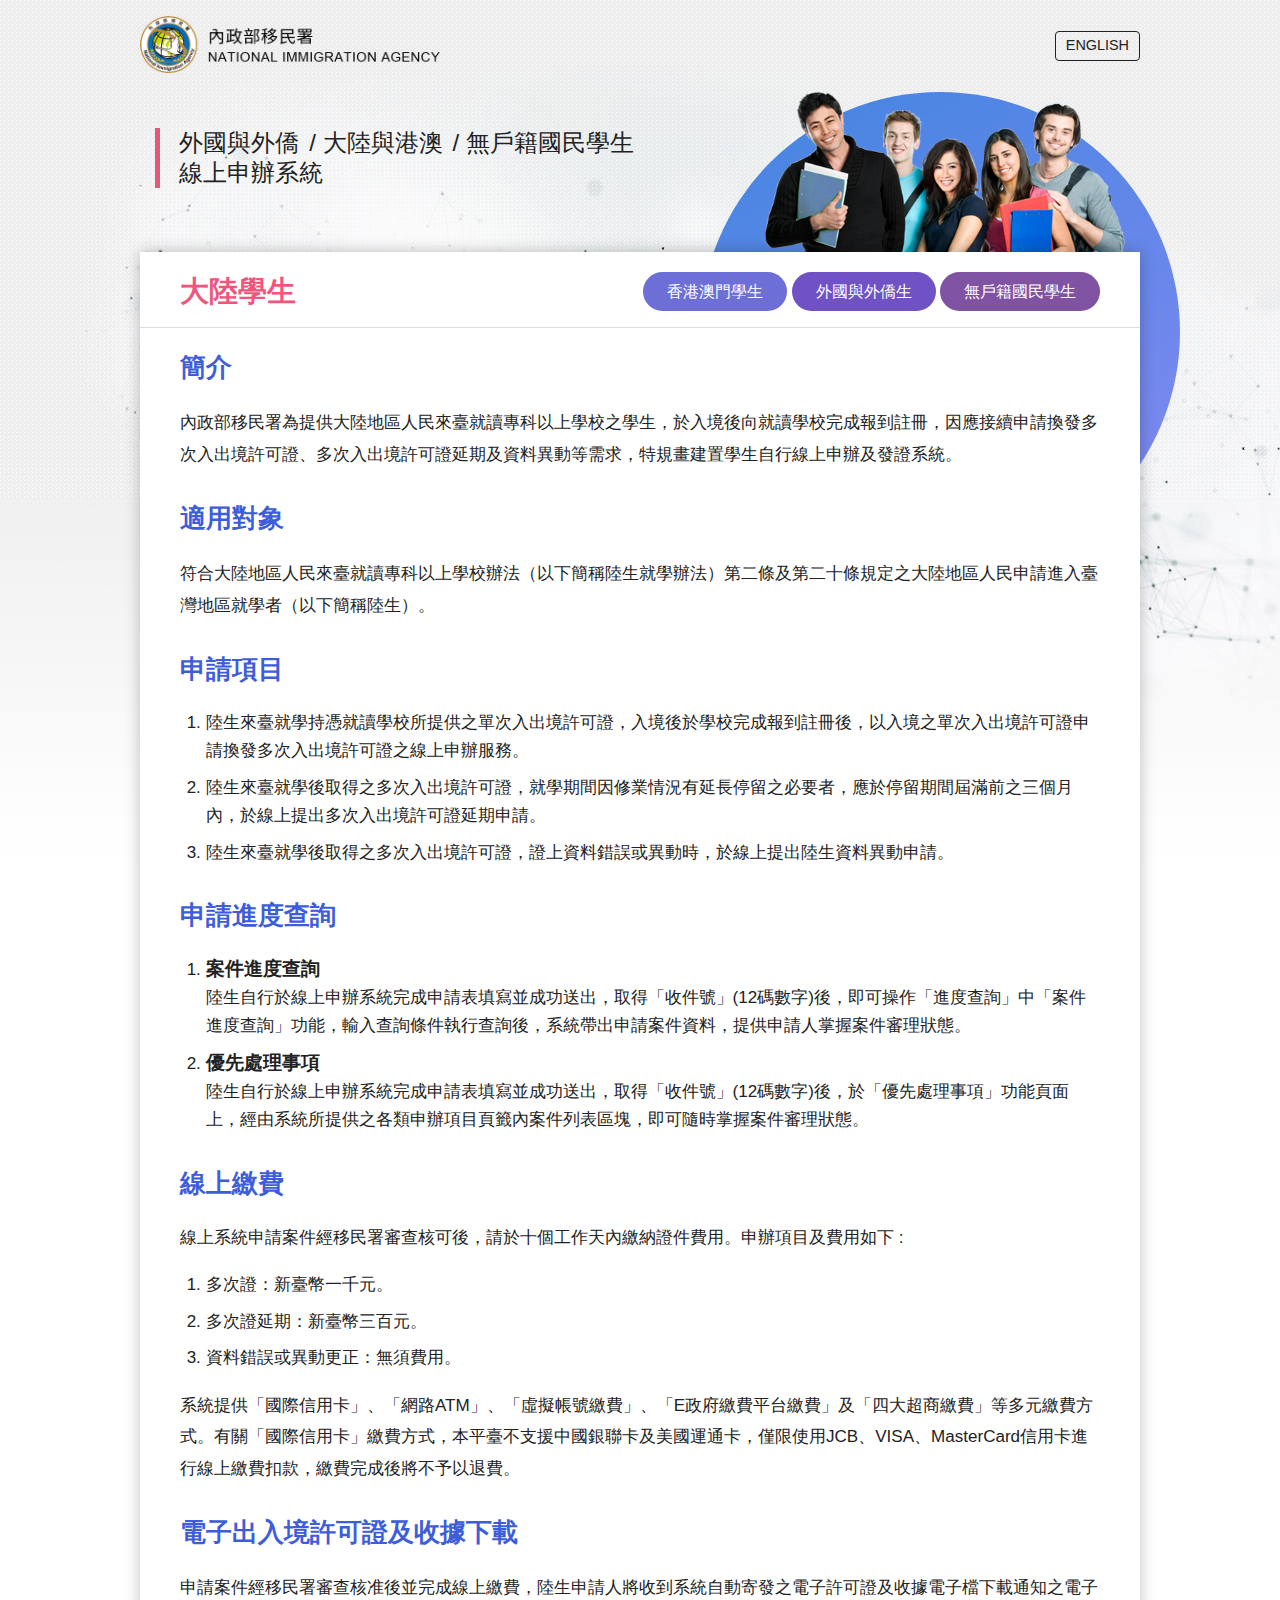
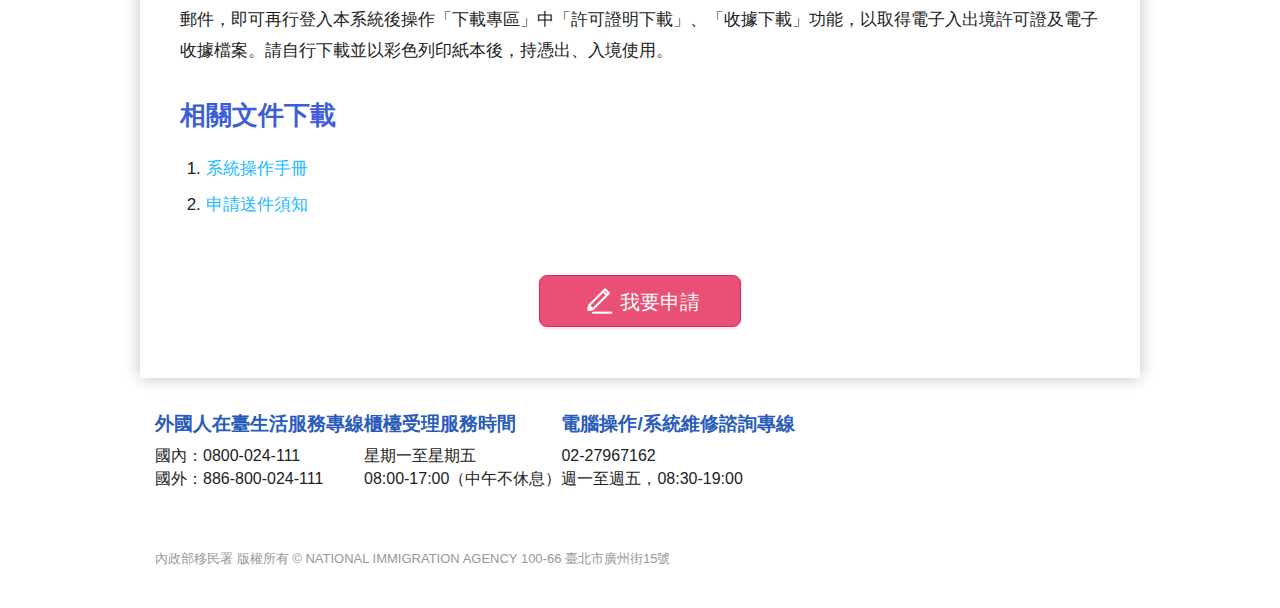
==== CP1.html @ f1fa097e "first commit" ====
<!doctype html>
<html lang="zh-Hant" class="no-js">

<head>
    <meta name="robots" content="noindex" />
    <!-- 使用 noindex 禁止 Google 搜尋建立索引，套版時請工程師刪掉這行 -->
    <meta charset="utf-8">
    <meta http-equiv="X-UA-Compatible" content="IE=edge">
    <meta name="viewport" content="width=device-width, initial-scale=1">
    <title>HyUI kit</title>
    <link type="image/ico" rel="icon" href="images/basic/favicon.png">
    <!--HTML5 Shim and Respond.js IE8 support of HTML5 elements and media queries [if lt IE 9]>
    <script src="js/html5shiv.js"></script>
    <script src="js/respond.min.js"></script>
    <![endif]-->
    <!-- hyUI css -->
    <link rel="stylesheet" href="css/hyui.css">
</head>

<body>
    <!-- wrapper Start -->
    <div class="wrapper">
        <!-- header Start -->
        <header class="header">
            <div class="container">
                <h1>
                    <a href="#"><img src="images/logo.png" alt="網站標題" /></a>
                </h1>
                <a href="#" class="lan">ENGLISH</a>
            </div>
        </header>
        <!-- header End -->
        <!-- main Start -->
        <div id="center" class="main innerpage">
            <section class="col-12 Hero">
                <div class="container">
                    <h2 class="Title">
                        <span>
                            <span>外國與外僑</span>
                            <span>大陸與港澳</span>
                            <span>無戶籍國民學生</span>
                        </span>
                        線上申辦系統
                    </h2>
                    <div class="Pic">
                        <img src="images/img-hero.png" alt="">
                    </div>
                </div>
            </section>
            <!-- 內頁新增一個classname-->
            <div class="container">
                <!-- 請注意：這裡需要套h1文章標題 -->
                <section class="Apply">
                    <div class="ID">
                        <a href="CP2.html" class="hkm">香港澳門學生</a>
                        <a href="CP3.html" class="foreign">外國與外僑生</a>
                        <a href="CP4.html" class="no-registration">無戶籍國民學生</a>
                    </div>

                    <h1 class="Title">大陸學生</h1>
                </section>
                <!-- CP Start -->
                <section class="cp">
                    <section>
                        <h3>簡介</h3>
                        <p>內政部移民署為提供大陸地區人民來臺就讀專科以上學校之學生，於入境後向就讀學校完成報到註冊，因應接續申請換發多次入出境許可證、多次入出境許可證延期及資料異動等需求，特規畫建置學生自行線上申辦及發證系統。</p>
                    </section>
                    <section>
                        <h3>適用對象</h3>
                        <p>符合大陸地區人民來臺就讀專科以上學校辦法（以下簡稱陸生就學辦法）第二條及第二十條規定之大陸地區人民申請進入臺灣地區就學者（以下簡稱陸生）。</p>
                    </section>
                    <section>
                        <h3>申請項目</h3>
                        <ol>
                            <li>陸生來臺就學持憑就讀學校所提供之單次入出境許可證，入境後於學校完成報到註冊後，以入境之單次入出境許可證申請換發多次入出境許可證之線上申辦服務。</li>
                            <li>陸生來臺就學後取得之多次入出境許可證，就學期間因修業情況有延長停留之必要者，應於停留期間屆滿前之三個月內，於線上提出多次入出境許可證延期申請。</li>
                            <li>陸生來臺就學後取得之多次入出境許可證，證上資料錯誤或異動時，於線上提出陸生資料異動申請。</li>
                        </ol>
                    </section>
                    <section>
                        <h3>申請進度查詢</h3>
                        <ol>
                            <li><strong>案件進度查詢</strong><br>
                                陸生自行於線上申辦系統完成申請表填寫並成功送出，取得「收件號」(12碼數字)後，即可操作「進度查詢」中「案件進度查詢」功能，輸入查詢條件執行查詢後，系統帶出申請案件資料，提供申請人掌握案件審理狀態。
                            </li>
                            <li><strong>優先處理事項</strong><br>
                                陸生自行於線上申辦系統完成申請表填寫並成功送出，取得「收件號」(12碼數字)後，於「優先處理事項」功能頁面上，經由系統所提供之各類申辦項目頁籤內案件列表區塊，即可隨時掌握案件審理狀態。
                            </li>
                        </ol>
                    </section>
                    <section>
                        <h3>線上繳費</h3>
                        <p>線上系統申請案件經移民署審查核可後，請於十個工作天內繳納證件費用。申辦項目及費用如下 : </p>
                        <ol>
                            <li>多次證：新臺幣一千元。</li>
                            <li>多次證延期：新臺幣三百元。</li>
                            <li>資料錯誤或異動更正：無須費用。</li>
                        </ol>
                        <p>系統提供「國際信用卡」、「網路ATM」、「虛擬帳號繳費」、「E政府繳費平台繳費」及「四大超商繳費」等多元繳費方式。有關「國際信用卡」繳費方式，本平臺不支援中國銀聯卡及美國運通卡，僅限使用JCB、VISA、MasterCard信用卡進行線上繳費扣款，繳費完成後將不予以退費。</p>
                    </section>
                    <section>
                        <h3>電子出入境許可證及收據下載</h3>
                        <p>申請案件經移民署審查核准後並完成線上繳費，陸生申請人將收到系統自動寄發之電子許可證及收據電子檔下載通知之電子郵件，即可再行登入本系統後操作「下載專區」中「許可證明下載」、「收據下載」功能，以取得電子入出境許可證及電子收據檔案。請自行下載並以彩色列印紙本後，持憑出、入境使用。</p>
                    </section>
                    <section>
                        <h3>相關文件下載</h3>
                        <ol>
                            <li><a href="#">系統操作手冊</a></li>
                            <li><a href="#">申請送件須知</a></li>
                        </ol>
                    </section>
                </section>
                <!-- CP End -->
                <div class="btn_grp">
                    <a class="btn btn-go">我要申請</a>
                </div>
            </div>
            <section class="col-4-4-4 Info">
                <div class="container">
                    <div class="col">
                        <h3>外國人在臺生活服務專線</h3>
                        <p>國內：0800-024-111<br> 國外：886-800-024-111</p>  
                    </div>
                    <div class="col">
                        <h3>櫃檯受理服務時間</h3>
                        <p>星期一至星期五<br>08:00-17:00（中午不休息）</p>  
                    </div>
                    <div class="col">
                        <h3>電腦操作/系統維修諮詢專線</h3>
                        <p>02-27967162<br>週一至週五，08:30-19:00</p>  
                    </div>
                </div>
            </section>
        </div>
        <!-- footer Start-->
        <footer>
            <div class="container">
                <div class="footer_info">
                    <p class="Copyright">內政部移民署 版權所有 © NATIONAL IMMIGRATION AGENCY 100-66 臺北市廣州街15號</p>
                </div>
            </div>
        </footer>
        <!-- footer End -->
    </div>
    <a href="javascript:;" class="scrollToTop">回頁首</a>
    <!-- JQ -->
    <script src="js/jquery-3.3.1.min.js"></script>
    <!-- plugin js -->
    <script src="vendor/jquery.easing.min.js"></script>
    <!-- <script src="vendor/slick/slick.min.js "></script>
    <script src="vendor/slick/slick-lightbox.js "></script> -->
    <script src="vendor/lazyload/lazyload.min.js"></script>
    <!-- hyUI -->
    <!-- <script src="js/hyui.js"></script> -->
    <!-- 客製js -->
    <script src="js/customize.js"></script>
</body>

</html>
---- css/hyui.css ----
@charset "UTF-8";
html {
  font-family: sans-serif;
  -ms-text-size-adjust: 100%;
  -webkit-text-size-adjust: 100%;
}

body {
  margin: 0;
}

article,
aside,
details,
figcaption,
figure,
footer,
header,
hgroup,
main,
menu,
nav,
section,
summary {
  display: block;
}

audio,
canvas,
progress,
video {
  display: inline-block;
  vertical-align: baseline;
}

audio:not([controls]) {
  display: none;
  height: 0;
}

[hidden],
template {
  display: none;
}

a {
  background-color: transparent;
}

a:active, a:hover {
  outline: 0;
}

abbr[title] {
  border-bottom: 1px dotted;
}

b,
strong {
  font-weight: bold;
}

dfn {
  font-style: italic;
}

h1 {
  font-size: 2em;
  margin: 0.67em 0;
}

mark {
  background: #ff0;
  color: #000;
}

small {
  font-size: 80%;
}

sub,
sup {
  font-size: 75%;
  line-height: 0;
  position: relative;
  vertical-align: baseline;
}

sup {
  top: -0.5em;
}

sub {
  bottom: -0.25em;
}

img {
  border: 0;
}

svg:not(:root) {
  overflow: hidden;
}

figure {
  margin: 1em 40px;
}

hr {
  box-sizing: content-box;
  height: 0;
}

pre {
  overflow: auto;
}

code,
kbd,
pre,
samp {
  font-family: monospace, monospace;
  font-size: 1em;
}

button,
input,
optgroup,
select,
textarea {
  color: inherit;
  font: inherit;
  margin: 0;
}

button {
  overflow: visible;
}

button,
select {
  text-transform: none;
}

button,
html input[type=button],
input[type=reset],
input[type=submit] {
  -webkit-appearance: button;
  cursor: pointer;
}

button[disabled],
html input[disabled] {
  cursor: default;
}

button::-moz-focus-inner,
input::-moz-focus-inner {
  border: 0;
  padding: 0;
}

input {
  line-height: normal;
}

input[type=checkbox],
input[type=radio] {
  box-sizing: border-box;
  padding: 0;
}

input[type=number]::-webkit-inner-spin-button,
input[type=number]::-webkit-outer-spin-button {
  height: auto;
}

input[type=search] {
  -webkit-appearance: textfield;
  box-sizing: content-box;
}

input[type=search]::-webkit-search-cancel-button,
input[type=search]::-webkit-search-decoration {
  -webkit-appearance: none;
}

fieldset {
  border: 1px solid #c0c0c0;
  margin: 0 2px;
  padding: 0.35em 0.625em 0.75em;
}

legend {
  border: 0;
  padding: 0;
}

textarea {
  overflow: auto;
}

optgroup {
  font-weight: bold;
}

table {
  border-collapse: collapse;
  border-spacing: 0;
}

td,
th {
  padding: 0;
}

.web_link, .file_download, div.tag, .cp .info, .header {
  clear: both;
  zoom: 1;
}
.web_link:before, .file_download:before, div.tag:before, .cp .info:before, .header:before, .web_link:after, .file_download:after, div.tag:after, .cp .info:after, .header:after {
  content: "";
  display: table;
}
.web_link:after, .file_download:after, div.tag:after, .cp .info:after, .header:after {
  clear: both;
}

/* @include transition(all,2s,ease-out); */
/*範例：*/
/* button{*/
/* 	@include opacity(0.8);*/
/* }*/
/*https://medium.com/@vilcins/usefull-sass-mixins-7a68c5491bda*/
/* Grid system*/
/*== Media queries breakpoints*/
/**/
/*## Define the breakpoints at which your layout will change, adapting to different screen sizes.*/
/* Extra small screen / phone*/
/*** Deprecated `$screen-xs` as of v3.0.1*/
/* $screen-xs:                  480px !default;*/
/*** Deprecated `$screen-xs-min` as of v3.2.0*/
/*** Deprecated `$screen-phone` as of v3.0.1*/
/* Small screen / tablet*/
/*** Deprecated `$screen-sm` as of v3.0.1*/
/* $screen-sm:                  768px !default;*/
/*** Deprecated `$screen-tablet` as of v3.0.1*/
/* Medium screen / desktop*/
/*** Deprecated `$screen-md` as of v3.0.1*/
/* $screen-md:                  992px !default;*/
/*** Deprecated `$screen-desktop` as of v3.0.1*/
/* Large screen / wide desktop*/
/*** Deprecated `$screen-lg` as of v3.0.1*/
/* $screen-lg:                  1400px !default;*/
/*** Deprecated `$screen-lg-desktop` as of v3.0.1*/
/* So media queries don't overlap when required, provide a maximum*/
/*== Grid system*/
/**/
/*## Define your custom responsive grid.*/
/*** Number of columns in the grid.*/
/* $grid-columns:              12 !default;*/
/*** Padding between columns. Gets divided in half for the left and right.*/
/* $grid-gutter-width:         30px !default;*/
/* Navbar collapse*/
/*** Point at which the navbar becomes uncollapsed.*/
/*** Point at which the navbar begins collapsing.*/
/*== Container sizes*/
/**/
/*## Define the maximum width of `.container` for different screen sizes.*/
/* Small screen / tablet*/
/*** For `$screen-sm-min` and up.*/
/* Medium screen / desktop*/
/*** For `$screen-md-min` and up.*/
/* Large screen / wide desktop*/
/*** For `$screen-lg-min` and up.*/
/* Centered container element*/
/* Creates a wrapper for a series of columns*/
/* Generate the extra small columns*/
/* Generate the small columns*/
/* Generate the medium columns*/
/* Generate the large columns*/
.row {
  margin-left: -15px;
  margin-right: -15px;
  clear: both;
  zoom: 1;
}
.row:before, .row:after {
  content: "";
  display: table;
}
.row:after {
  clear: both;
}
.row > div {
  box-sizing: border-box;
}

.container {
  position: relative;
  margin-right: auto;
  margin-left: auto;
  padding-left: 15px;
  padding-right: 15px;
  clear: both;
  zoom: 1;
}
.container:before, .container:after {
  content: "";
  display: table;
}
.container:after {
  clear: both;
}

.cp {
  font-size: 1.0666666em;
  line-height: 1.65em;
}
@media screen and (max-width: 575px) {
  .cp {
    font-size: 1.2em;
  }
}
.cp h1 {
  font-size: 2em;
}
.cp h2 {
  font-size: 1.75em;
  margin-bottom: 1.25em;
}
.cp h3 {
  font-size: 1.5em;
}
.cp h4 {
  font-size: 1.25em;
  margin-top: 0;
  margin-bottom: 1em;
}
.cp h5 {
  font-size: 1.125em;
  margin-top: 0;
  margin-bottom: 1em;
}
.cp h6 {
  font-size: 1.125em;
  margin-top: 0;
  margin-bottom: 1em;
}
.cp p {
  font-size: 1em;
  line-height: 1.85em;
  margin-top: 0;
}
.cp ul,
.cp ol {
  font-size: 1em;
  margin-bottom: 1em;
}
.cp ul li,
.cp ol li {
  margin-bottom: 0.5em;
}
.cp dd,
.cp th,
.cp td figure {
  font-size: 1em;
}
.cp blockquote {
  background: #f1f1f1;
  font-style: normal;
  display: block;
  font-size: 1em;
  border-left: 5px solid #21BAFF;
  padding: 2em;
  box-sizing: border-box;
  margin: 0 0em 2em;
}
.cp img {
  max-width: 100%;
}
@media screen and (max-width: 767px) {
  .cp img {
    max-width: 100%;
    width: auto;
    clear: both;
  }
}

body {
  font-size: 1em;
  font-weight: normal;
  color: #222;
  line-height: 1.45em;
  font-family: Lato, "PingFang TC", "Helvetica Neue", Helvetica, 微軟正黑體, Arial, sans-serif;
  -webkit-text-size-adjust: none;
}

a {
  color: #21BAFF;
  text-decoration: none;
}
a:hover, a:focus {
  color: #54caff;
  cursor: pointer;
}

.full .container {
  max-width: 100% !important;
}

.col-12 .container {
  position: relative;
  min-height: 1px;
  padding-left: 15px;
  padding-right: 15px;
  box-sizing: border-box;
}

.col-6-6 .col {
  float: left;
  width: 1;
}
@media (min-width: 768px) {
  .col-6-6 .col {
    float: left;
    width: 0.5;
  }
}
@media (min-width: 992px) {
  .col-6-6 .col {
    float: left;
    width: 0.5;
  }
}
@media (min-width: 1400px) {
  .col-6-6 .col {
    float: left;
    width: 0.5;
  }
}

.col-4-4-4 .col {
  float: left;
  width: 1;
}
@media (min-width: 768px) {
  .col-4-4-4 .col {
    float: left;
    width: 0.3333333333;
  }
}
@media (min-width: 992px) {
  .col-4-4-4 .col {
    float: left;
    width: 0.3333333333;
  }
}
@media (min-width: 1400px) {
  .col-4-4-4 .col {
    float: left;
    width: 0.3333333333;
  }
}

.col-3-3-3-3 .col {
  float: left;
  width: 1;
}
@media (min-width: 768px) {
  .col-3-3-3-3 .col {
    float: left;
    width: 0.5;
  }
}
@media (min-width: 992px) {
  .col-3-3-3-3 .col {
    float: left;
    width: 0.25;
  }
}
@media (min-width: 1400px) {
  .col-3-3-3-3 .col {
    float: left;
    width: 0.25;
  }
}

.col-8-4 .col {
  float: left;
  width: 1;
}
@media (min-width: 768px) {
  .col-8-4 .col {
    float: left;
    width: 0.6666666667;
  }
}
@media (min-width: 992px) {
  .col-8-4 .col {
    float: left;
    width: 0.6666666667;
  }
}
@media (min-width: 1400px) {
  .col-8-4 .col {
    float: left;
    width: 0.6666666667;
  }
}
.col-8-4 .col:nth-child(2n) {
  float: left;
  width: 1;
}
@media (min-width: 768px) {
  .col-8-4 .col:nth-child(2n) {
    float: left;
    width: 0.3333333333;
  }
}
@media (min-width: 992px) {
  .col-8-4 .col:nth-child(2n) {
    float: left;
    width: 0.3333333333;
  }
}
@media (min-width: 1400px) {
  .col-8-4 .col:nth-child(2n) {
    float: left;
    width: 0.3333333333;
  }
}

.col-4-8 .col {
  float: left;
  width: 1;
}
@media (min-width: 768px) {
  .col-4-8 .col {
    float: left;
    width: 0.3333333333;
  }
}
@media (min-width: 992px) {
  .col-4-8 .col {
    float: left;
    width: 0.3333333333;
  }
}
@media (min-width: 1400px) {
  .col-4-8 .col {
    float: left;
    width: 0.3333333333;
  }
}
.col-4-8 .col:nth-child(2n) {
  float: left;
  width: 1;
}
@media (min-width: 768px) {
  .col-4-8 .col:nth-child(2n) {
    float: left;
    width: 0.6666666667;
  }
}
@media (min-width: 992px) {
  .col-4-8 .col:nth-child(2n) {
    float: left;
    width: 0.6666666667;
  }
}
@media (min-width: 1400px) {
  .col-4-8 .col:nth-child(2n) {
    float: left;
    width: 0.6666666667;
  }
}

.col-2-2-2-2-2-2 .col {
  float: left;
  width: 0.5;
}
@media (min-width: 768px) {
  .col-2-2-2-2-2-2 .col {
    float: left;
    width: 0.1666666667;
  }
}
@media (min-width: 992px) {
  .col-2-2-2-2-2-2 .col {
    float: left;
    width: 0.1666666667;
  }
}
@media (min-width: 1400px) {
  .col-2-2-2-2-2-2 .col {
    float: left;
    width: 0.1666666667;
  }
}

.cssname .news {
  float: left;
  width: 1;
}
@media (min-width: 768px) {
  .cssname .news {
    float: left;
    width: 0.6666666667;
  }
}
@media (min-width: 992px) {
  .cssname .news {
    float: left;
    width: 0.6666666667;
  }
}
@media (min-width: 1400px) {
  .cssname .news {
    float: left;
    width: 0.6666666667;
  }
}
.cssname .video {
  float: left;
  width: 1;
}
@media (min-width: 768px) {
  .cssname .video {
    float: left;
    width: 0.3333333333;
  }
}
@media (min-width: 992px) {
  .cssname .video {
    float: left;
    width: 0.3333333333;
  }
}
@media (min-width: 1400px) {
  .cssname .video {
    float: left;
    width: 0.3333333333;
  }
}

.col-3-6-3 .col {
  float: left;
  width: 1;
}
@media (min-width: 768px) {
  .col-3-6-3 .col {
    float: left;
    width: 0.25;
  }
}
@media (min-width: 992px) {
  .col-3-6-3 .col {
    float: left;
    width: 0.25;
  }
}
@media (min-width: 1400px) {
  .col-3-6-3 .col {
    float: left;
    width: 0.25;
  }
}
.col-3-6-3 .col:nth-child(2) {
  float: left;
  width: 1;
}
@media (min-width: 768px) {
  .col-3-6-3 .col:nth-child(2) {
    float: left;
    width: 0.5;
  }
}
@media (min-width: 992px) {
  .col-3-6-3 .col:nth-child(2) {
    float: left;
    width: 0.5;
  }
}
@media (min-width: 1400px) {
  .col-3-6-3 .col:nth-child(2) {
    float: left;
    width: 0.5;
  }
}

.col-5 .col {
  float: left;
  width: 1;
}
@media (min-width: 768px) {
  .col-5 .col {
    float: left;
    width: 0.1666666667;
  }
}
@media (min-width: 992px) {
  .col-5 .col {
    float: left;
    width: 0.1666666667;
  }
}
@media (min-width: 1400px) {
  .col-5 .col {
    float: left;
    width: 0.1666666667;
  }
}
.col-5 .col:first-child {
  margin-left: 0;
}
@media (min-width: 768px) {
  .col-5 .col:first-child {
    margin-left: 0.0833333333;
  }
}
@media (min-width: 992px) {
  .col-5 .col:first-child {
    margin-left: 0.0833333333;
  }
}
@media (min-width: 1400px) {
  .col-5 .col:first-child {
    margin-left: 0.0833333333;
  }
}

.btn_grp {
  text-align: center;
  padding: 1em 0;
}
.btn_grp .btn {
  min-width: 5em;
  margin: 0.25em 0.1em;
  width: auto;
}

.upload_grp .upload_btn, input[type=reset], input[type=submit], button,
input[type=button], .btn-go, .btn-purple, .btn-red, .btn-orange, .btn-yellow, .btn-blue, .btn-green, .btn {
  font-size: 1em;
  background-image: none;
  display: inline-block;
  text-align: center;
  vertical-align: middle;
  text-decoration: none;
  white-space: nowrap;
  line-height: normal;
  width: auto;
  min-width: 4em;
  padding-left: 1em;
  padding-right: 1em;
  margin: 0.25em 0.1em;
}

.btn {
  padding: 0.5em 2em !important;
  touch-action: manipulation;
  box-sizing: border-box;
  background: #DDD;
  border: 1px solid #c4c4c4;
  color: #222;
  box-shadow: 0px 2px 2px RGBA(0, 0, 0, 0.08);
  border-radius: 0.4em;
  text-shadow: RGBA(0, 0, 0, 0.3) 0px 0px 0px;
  background: #f7f7f7;
  background: linear-gradient(to bottom, #f7f7f7, #DADADA);
  transition: 0.3s ease-out;
}
.btn:hover, .btn:focus {
  background: #c4c4c4;
  cursor: pointer;
  color: #FFF;
}
.btn:focus {
  box-shadow: 0px 0px 0px 3px white;
  outline: none;
}
.btn.active {
  background: #eaeaea;
  cursor: pointer;
}
.btn:hover, .btn:focus {
  color: #222;
  background: #fAfAfA;
  background: linear-gradient(to bottom, #fAfAfA, #CDCDCD);
}

.btn-green {
  background: #5CB85C;
  border: 1px solid #449d44;
  color: #FFF;
  box-shadow: 0px 2px 2px RGBA(0, 0, 0, 0.08);
  border-radius: 0.4em;
}
.btn-green:hover, .btn-green:focus {
  background: #449d44;
  cursor: pointer;
  color: #FFF;
}
.btn-green:focus {
  box-shadow: 0px 0px 0px 3px #b5dfb5;
  outline: none;
}
.btn-green.active {
  background: #6ec06e;
  cursor: pointer;
}

.btn-blue {
  background: #21BAFF;
  border: 1px solid #00a3ed;
  color: #FFF;
  box-shadow: 0px 2px 2px RGBA(0, 0, 0, 0.08);
  border-radius: 0.4em;
}
.btn-blue:hover, .btn-blue:focus {
  background: #00a3ed;
  cursor: pointer;
  color: #FFF;
}
.btn-blue:focus {
  box-shadow: 0px 0px 0px 3px #a1e2ff;
  outline: none;
}
.btn-blue.active {
  background: #3bc2ff;
  cursor: pointer;
}

.btn-yellow {
  background: #FCC211;
  border: 1px solid #d7a303;
  color: #FFF;
  box-shadow: 0px 2px 2px RGBA(0, 0, 0, 0.08);
  border-radius: 0.4em;
}
.btn-yellow:hover, .btn-yellow:focus {
  background: #d7a303;
  cursor: pointer;
  color: #FFF;
}
.btn-yellow:focus {
  box-shadow: 0px 0px 0px 3px #fee28f;
  outline: none;
}
.btn-yellow.active {
  background: #fcc82a;
  cursor: pointer;
}

.btn-orange {
  background: #F77810;
  border: 1px solid #cd6007;
  color: #FFF;
  box-shadow: 0px 2px 2px RGBA(0, 0, 0, 0.08);
  border-radius: 0.4em;
}
.btn-orange:hover, .btn-orange:focus {
  background: #cd6007;
  cursor: pointer;
  color: #FFF;
}
.btn-orange:focus {
  box-shadow: 0px 0px 0px 3px #fbbe8b;
  outline: none;
}
.btn-orange.active {
  background: #f88629;
  cursor: pointer;
}

.btn-red {
  background: #FF3E4D;
  border: 1px solid #ff0b1e;
  color: #FFF;
  box-shadow: 0px 2px 2px RGBA(0, 0, 0, 0.08);
  border-radius: 0.4em;
}
.btn-red:hover, .btn-red:focus {
  background: #ff0b1e;
  cursor: pointer;
  color: #FFF;
}
.btn-red:focus {
  box-shadow: 0px 0px 0px 3px #ffbec3;
  outline: none;
}
.btn-red.active {
  background: #ff5865;
  cursor: pointer;
}

.btn-purple {
  background: #AA5AC5;
  border: 1px solid #923daf;
  color: #FFF;
  box-shadow: 0px 2px 2px RGBA(0, 0, 0, 0.08);
  border-radius: 0.4em;
}
.btn-purple:hover, .btn-purple:focus {
  background: #923daf;
  cursor: pointer;
  color: #FFF;
}
.btn-purple:focus {
  box-shadow: 0px 0px 0px 3px #dbb8e6;
  outline: none;
}
.btn-purple.active {
  background: #b46dcc;
  cursor: pointer;
}

.btn-go {
  background: #ea5075;
  border: 1px solid #e52251;
  color: #FFF;
  box-shadow: 0px 2px 2px RGBA(0, 0, 0, 0.08);
  border-radius: 0.4em;
  font-size: 1.25em;
}
.btn-go:hover, .btn-go:focus {
  background: #e52251;
  cursor: pointer;
  color: #FFF;
}
.btn-go:focus {
  box-shadow: 0px 0px 0px 3px #f8c2cf;
  outline: none;
}
.btn-go.active {
  background: #ed6787;
  cursor: pointer;
}
.btn-go:before {
  content: "";
  display: inline-block;
  background: url("../images/basic/icon_apply.png") 50% 50% no-repeat;
  width: 30px;
  height: 30px;
  background-size: contain;
  vertical-align: bottom;
  padding-right: 10px;
}

.btn-xl {
  font-size: 1.5em;
}

.btn-lg {
  font-size: 1.25em;
}

.btn-sm {
  font-size: 0.938em;
}

.btn-xs {
  font-size: 0.75em;
}

table {
  width: 100%;
  border-collapse: collapse;
}
@media screen and (max-width: 575px) {
  table {
    width: 100%;
  }
}
table th,
table td {
  padding: 0.5em;
  text-align: left;
}
table td {
  border: #ddd 1px solid;
  word-break: break-all;
}
table td a {
  word-break: break-all;
}
table th {
  background-color: #F3F3F3;
  color: #333;
  border: #DDD 1px solid;
  text-align: center;
  white-space: nowrap;
}
table.table_hover tr:hover {
  background: #F3F3F3;
}
table.table_sprite tr:nth-child(even) {
  background: #F5F5F5;
}

@media screen and (max-width: 575px) {
  .table_list {
    background-color: transparent !important;
  }
  .table_list thead,
  .table_list tbody,
  .table_list th,
  .table_list td,
  .table_list tr {
    display: block;
  }
  .table_list thead tr {
    position: absolute;
    top: -9999px;
    left: -9999px;
  }
  .table_list tr {
    border: 1px solid #ccc;
    margin-bottom: 10px;
  }
  .table_list td {
    border: none !important;
    border-bottom: 1px solid #eee !important;
    position: relative;
    padding-left: 35% !important;
    white-space: normal;
    text-align: left;
  }
  .table_list td:before {
    content: attr(data-title);
    position: absolute;
    top: 0.5em;
    left: 0.5em;
    width: 30%;
    padding-right: 10px;
    white-space: nowrap;
    text-align: left;
    font-weight: bold;
    color: #000;
  }
}

.fix_th_table {
  margin: 1em 0;
}
@media screen and (max-width: 767px) {
  .fix_th_table {
    position: relative;
    width: 100%;
    overflow: hidden !important;
  }
}
@media screen and (max-width: 767px) {
  .fix_th_table table {
    display: block;
    width: 100%;
    overflow-x: scroll;
    padding-bottom: 1em;
  }
}
.fix_th_table th,
.fix_th_table td {
  width: 10em;
  padding: 0.8em 0;
  text-align: center;
  line-height: 1.2;
}
@media screen and (max-width: 767px) {
  .fix_th_table th,
  .fix_th_table td {
    display: inline-block;
    margin-right: -6px;
    margin-left: 0;
    margin-top: -1px;
  }
}
.fix_th_table th:first-child {
  width: 8em;
  white-space: normal;
}
@media screen and (max-width: 767px) {
  .fix_th_table th:first-child {
    position: absolute !important;
    left: 0;
    top: auto;
  }
}
@media screen and (max-width: 767px) {
  .fix_th_table tr {
    display: block;
    clear: both;
    white-space: nowrap;
    width: auto;
    padding-left: 8em;
  }
  .fix_th_table tr:first-child {
    border-top: #ddd 1px solid;
  }
}

@media screen and (max-width: 767px) {
  .table_wrapper {
    width: 100%;
    display: block;
    clear: both;
    zoom: 1;
    overflow: hidden;
    overflow-x: auto;
    padding-bottom: 1em;
    -webkit-overflow-scrolling: touch;
    -webkit-transform: translate3d(0, 0, 0);
  }
  .table_wrapper:before, .table_wrapper:after {
    content: "";
    display: table;
  }
  .table_wrapper:after {
    clear: both;
  }
  .table_wrapper table {
    width: 100%;
    min-width: 545px;
  }
}

select::-ms-expand {
  display: none;
}

.form_grid {
  margin: 0.5em;
}
.form_grid .form_grp {
  border-bottom: 1px solid #DDD;
  overflow: hidden;
  padding: 0.5em 0;
}
.form_grid .form_title {
  float: left;
  width: 1;
  position: relative;
  min-height: 1px;
  padding-left: 15px;
  padding-right: 15px;
  box-sizing: border-box;
  padding-top: 5px;
}
@media (min-width: 768px) {
  .form_grid .form_title {
    float: left;
    width: 0.25;
  }
}
@media (min-width: 992px) {
  .form_grid .form_title {
    float: left;
    width: 0.25;
  }
}
@media (min-width: 1400px) {
  .form_grid .form_title {
    float: left;
    width: 0.25;
  }
}
.form_grid .form_content {
  float: left;
  width: 1;
  position: relative;
  min-height: 1px;
  padding-left: 15px;
  padding-right: 15px;
  box-sizing: border-box;
}
@media (min-width: 768px) {
  .form_grid .form_content {
    float: left;
    width: 0.75;
  }
}
@media (min-width: 992px) {
  .form_grid .form_content {
    float: left;
    width: 0.75;
  }
}
@media (min-width: 1400px) {
  .form_grid .form_content {
    float: left;
    width: 0.75;
  }
}

form .form_grp,
form .check_grp,
form .radio_grp,
form .btn_grp,
form .upload_grp {
  margin-bottom: 0.2em;
}
form .check_grp label,
form .radio_grp label {
  display: block;
}
form .check_grp.form_inline label,
form .radio_grp.form_inline label {
  display: inline-block;
  margin: 0.2em 0.5em 0 0;
}
form .form_grp.form_inline label,
form .upload_grp.form_inline label {
  display: inline-block;
  margin-right: 0.5em;
}
form .form_grp.form_inline input,
form .form_grp.form_inline textarea,
form .form_grp.form_inline select,
form .upload_grp.form_inline input,
form .upload_grp.form_inline textarea,
form .upload_grp.form_inline select {
  width: auto;
}
form.form_inline label {
  display: inline-block;
  vertical-align: middle;
  margin-right: 0.5em;
}
form.form_inline label ~ input, form.form_inline label ~ textarea {
  display: inline-block;
  width: auto;
  vertical-align: middle;
}
form.form_inline input[type=text],
form.form_inline input[type=password],
form.form_inline select,
form.form_inline textarea {
  width: auto;
  display: inline-block;
}
form.form_inline .form_grp,
form.form_inline .check_grp,
form.form_inline .radio_grp,
form.form_inline .btn_grp,
form.form_inline .upload_grp {
  display: inline-block;
  margin-right: 0.5em;
}
form.form_inline .btn_grp .btn,
form.form_inline .btn_grp input[type=submit],
form.form_inline .btn_grp input[type=reset],
form.form_inline .btn_grp input[type=button],
form.form_inline .btn_grp input[type=search] {
  margin-top: -3px;
  padding: 0.45em 1em;
}
form.form_inline select,
form.form_inline textarea {
  width: auto;
}

label,
legend {
  display: inline-block;
  margin: 0 0 0.5em 0;
}
@media screen and (max-width: 575px) {
  label,
  legend {
    display: block;
  }
}
label.inline input,
label.inline select,
label.inline textarea,
legend.inline input,
legend.inline select,
legend.inline textarea {
  width: auto;
}

fieldset {
  border: none;
  padding: 0;
  margin: 0;
}

input,
textarea,
select,
button {
  color: #222;
  font-size: 1em;
  border: 1px solid #CCC;
  padding: 0.5em;
  background: #fff;
  vertical-align: middle;
  margin-bottom: 0.3em;
  box-sizing: border-box;
  border-radius: 5px;
  transition: border, 0.2s, ease-out;
  transition: box-shadow, 0.2s, ease-out;
}

input,
select,
textarea {
  width: 100%;
  -webkit-appearance: none;
  -moz-appearance: none;
  appearance: none;
}

input[type=text]::-webkit-input-placeholder,
input[type=password]::-webkit-input-placeholder,
input[type=file]::-webkit-input-placeholder {
  /* Chrome/Opera/Safari */
  color: #CCC;
}
input[type=text]::-moz-placeholder,
input[type=password]::-moz-placeholder,
input[type=file]::-moz-placeholder {
  /* Firefox 19+ */
  color: #CCC;
}
input[type=text]:-ms-input-placeholder,
input[type=password]:-ms-input-placeholder,
input[type=file]:-ms-input-placeholder {
  /* IE 10+ */
  color: #CCC;
}
input[type=text]:-moz-placeholder,
input[type=password]:-moz-placeholder,
input[type=file]:-moz-placeholder {
  /* Firefox 18- */
  color: #CCC;
}

button,
input[type=button] {
  background: #21BAFF;
  border: 1px solid #00a3ed;
  color: #FFF;
  box-shadow: 0px 2px 2px RGBA(0, 0, 0, 0.08);
  border-radius: 0.4em;
}
button:hover, button:focus,
input[type=button]:hover,
input[type=button]:focus {
  background: #00a3ed;
  cursor: pointer;
  color: #FFF;
}
button:focus,
input[type=button]:focus {
  box-shadow: 0px 0px 0px 3px #a1e2ff;
  outline: none;
}
button.active,
input[type=button].active {
  background: #3bc2ff;
  cursor: pointer;
}

input[type=submit] {
  background: #21BAFF;
  border: 1px solid #00a3ed;
  color: #FFF;
  box-shadow: 0px 2px 2px RGBA(0, 0, 0, 0.08);
  border-radius: 0.4em;
}
input[type=submit]:hover, input[type=submit]:focus {
  background: #00a3ed;
  cursor: pointer;
  color: #FFF;
}
input[type=submit]:focus {
  box-shadow: 0px 0px 0px 3px #a1e2ff;
  outline: none;
}
input[type=submit].active {
  background: #3bc2ff;
  cursor: pointer;
}

textarea {
  color: #222;
  font-size: 1em;
  border: 1px solid #CCC;
  padding: 0.5em;
  background: #fff;
  vertical-align: middle;
  margin-bottom: 0.3em;
  box-sizing: border-box;
  border-radius: 5px;
  transition: border, 0.2s, ease-out;
  transition: box-shadow, 0.2s, ease-out;
  height: 5em;
  overflow-y: scroll;
}
@media screen and (max-width: 575px) {
  textarea {
    width: 100%;
  }
}

input[type=text]:focus,
input[type=reset]:focus,
input[type=file]:focus,
input[type=password]:focus,
textarea:focus,
select:focus {
  border: 1px solid #87daff;
  box-shadow: 0px 0px 0px 2px #87daff;
  outline: none;
}

select {
  line-height: 2.4em;
  height: 2.4em;
  padding: 0 24px 0 0.5em;
  border: 1px solid #CCC;
  background: #fff url(../images/basic/icon_select_arrow.svg) no-repeat right center;
  background-size: 20px;
}
select option {
  outline: none;
  border: none;
}
select:-moz-focusring {
  color: transparent;
  text-shadow: 0 0 0 #000;
}

input[type=reset] {
  background: #999999;
  border: 1px solid gray;
  color: #FFF;
  box-shadow: 0px 2px 2px RGBA(0, 0, 0, 0.08);
  border-radius: 0.4em;
  text-shadow: none;
}
input[type=reset]:hover, input[type=reset]:focus {
  background: gray;
  cursor: pointer;
  color: #FFF;
}
input[type=reset]:focus {
  box-shadow: 0px 0px 0px 3px #d9d9d9;
  outline: none;
}
input[type=reset].active {
  background: #a6a6a6;
  cursor: pointer;
}

input[type=checkbox],
input[type=radio] {
  font-size: 1em;
  margin: -4px 0.2em 0 0;
  width: 1em;
  height: 1em;
  background-color: #f7f6ee;
  border: 2px solid #CCC;
}

input[type=radio] {
  border-radius: 50%;
}

input[type=checkbox]:checked,
input[type=radio]:checked {
  border-color: #21BAFF;
  background-color: #21BAFF;
  outline: none;
}

input[type=checkbox]:checked {
  background-image: url(../images/basic/icon_checked.svg);
  background-repeat: no-repeat;
  background-position: center center;
  background-size: 98%;
  box-shadow: #21BAFF 0 0 0 1px;
  border-radius: 2px;
}

input[type=radio]:checked {
  box-shadow: #fff 0 0 0 3px inset, #21BAFF 0 0 0 1px;
}

input[readonly],
input[disable] {
  background: #f2f2f2;
  color: #b3b3b3;
  border-color: #b3b3b3;
}
input[readonly] ~ label,
input[disable] ~ label {
  color: #b3b3b3;
}
input[readonly]:hover, input[readonly]:focus,
input[disable]:hover,
input[disable]:focus {
  border-color: #b3b3b3;
  box-shadow: none;
}

.upload_grp {
  position: relative;
}
.upload_grp input[readonly],
.upload_grp input[disable] {
  background: transparent;
  color: #666;
}
.upload_grp .upload_btn {
  position: absolute;
  overflow: hidden;
  top: 1px;
  right: 3px;
  background: #21BAFF;
  border: 1px solid #00a3ed;
  color: #FFF;
  box-shadow: 0px 2px 2px RGBA(0, 0, 0, 0.08);
  border-radius: 0.4em;
  padding: 0.2em 1em !important;
  border-radius: 4px;
}
.upload_grp .upload_btn:hover, .upload_grp .upload_btn:focus {
  background: #00a3ed;
  cursor: pointer;
  color: #FFF;
}
.upload_grp .upload_btn:focus {
  box-shadow: 0px 0px 0px 3px #a1e2ff;
  outline: none;
}
.upload_grp .upload_btn.active {
  background: #3bc2ff;
  cursor: pointer;
}
.upload_grp .upload_btn:hover, .upload_grp .upload_btn:focus {
  cursor: pointer !important;
}

input[type=file] {
  position: absolute;
  top: 0;
  right: 0;
  margin: 0;
  padding: 0;
  font-size: 1.25em;
  cursor: pointer;
  opacity: 0;
  filter: alpha(opacity=0);
}

img.captcha {
  display: inline-block;
  vertical-align: middle;
  max-height: 2.4em;
  margin-bottom: 0.5em;
}
img.captcha + input {
  display: inline-block;
  width: auto;
  vertical-align: middle;
}
img.captcha ~ img {
  display: inline-block;
  vertical-align: middle;
  max-height: 2.4em;
  margin-bottom: 0.5em;
}

abbr[title] {
  border-bottom: none;
  text-decoration: none;
}

[class^=i_]:before {
  content: "";
  display: inline-block;
  height: 1em;
  width: 1em;
  vertical-align: middle;
  speak: none;
}

.invert:before {
  filter: invert(100%);
}

.i_apple:before {
  background-image: url(../images/icon/icon_apple.svg);
  background-size: cover;
  margin-top: -0.1em;
  margin-bottom: 0.1em;
}

.i_arrow_left:before {
  background-image: url(../images/icon/icon_arrow_left.svg);
  background-size: cover;
  margin-top: -0.1em;
  margin-bottom: 0.1em;
}

.i_arrow_right:before {
  background-image: url(../images/icon/icon_arrow_right.svg);
  background-size: cover;
  margin-top: -0.1em;
  margin-bottom: 0.1em;
}

.i_bookmark:before {
  background-image: url(../images/icon/icon_bookmark.svg);
  background-size: cover;
  margin-top: -0.1em;
  margin-bottom: 0.1em;
}

.i_chat:before {
  background-image: url(../images/icon/icon_chat.svg);
  background-size: cover;
  margin-top: -0.1em;
  margin-bottom: 0.1em;
}

.i_check:before {
  background-image: url(../images/icon/icon_check.svg);
  background-size: cover;
  margin-top: -0.1em;
  margin-bottom: 0.1em;
}

.i_clock:before {
  background-image: url(../images/icon/icon_clock.svg);
  background-size: cover;
  margin-top: -0.1em;
  margin-bottom: 0.1em;
}

.i_close:before {
  background-image: url(../images/icon/icon_close.svg);
  background-size: cover;
  margin-top: -0.1em;
  margin-bottom: 0.1em;
}

.i_edit:before {
  background-image: url(../images/icon/icon_edit.svg);
  background-size: cover;
  margin-top: -0.1em;
  margin-bottom: 0.1em;
}

.i_facebook:before {
  background-image: url(../images/icon/icon_facebook.svg);
  background-size: cover;
  margin-top: -0.1em;
  margin-bottom: 0.1em;
}

.i_googleplus:before {
  background-image: url(../images/icon/icon_googleplus.svg);
  background-size: cover;
  margin-top: -0.1em;
  margin-bottom: 0.1em;
}

.i_grid:before {
  background-image: url(../images/icon/icon_grid.svg);
  background-size: cover;
  margin-top: -0.1em;
  margin-bottom: 0.1em;
}

.i_heart:before {
  background-image: url(../images/icon/icon_heart.svg);
  background-size: cover;
  margin-top: -0.1em;
  margin-bottom: 0.1em;
}

.i_home:before {
  background-image: url(../images/icon/icon_home.svg);
  background-size: cover;
  margin-top: -0.1em;
  margin-bottom: 0.1em;
}

.i_info:before {
  background-image: url(../images/icon/icon_info.svg);
  background-size: cover;
  margin-top: -0.1em;
  margin-bottom: 0.1em;
}

.i_link:before {
  background-image: url(../images/icon/icon_link.svg);
  background-size: cover;
  margin-top: -0.1em;
  margin-bottom: 0.1em;
}

.i_linkedin:before {
  background-image: url(../images/icon/icon_linkedin.svg);
  background-size: cover;
  margin-top: -0.1em;
  margin-bottom: 0.1em;
}

.i_lock:before {
  background-image: url(../images/icon/icon_lock.svg);
  background-size: cover;
  margin-top: -0.1em;
  margin-bottom: 0.1em;
}

.i_mail:before {
  background-image: url(../images/icon/icon_mail.svg);
  background-size: cover;
  margin-top: -0.1em;
  margin-bottom: 0.1em;
}

.i_rss:before {
  background-image: url(../images/icon/icon_rss.svg);
  background-size: cover;
  margin-top: -0.1em;
  margin-bottom: 0.1em;
}

.i_setting:before {
  background-image: url(../images/icon/icon_setting.svg);
  background-size: cover;
  margin-top: -0.1em;
  margin-bottom: 0.1em;
}

.i_star:before {
  background-image: url(../images/icon/icon_star.svg);
  background-size: cover;
  margin-top: -0.1em;
  margin-bottom: 0.1em;
}

.i_twitter:before {
  background-image: url(../images/icon/icon_twitter.svg);
  background-size: cover;
  margin-top: -0.1em;
  margin-bottom: 0.1em;
}

.i_video:before {
  background-image: url(../images/icon/icon_video.svg);
  background-size: cover;
  margin-top: -0.1em;
  margin-bottom: 0.1em;
}

.i_vimeo:before {
  background-image: url(../images/icon/icon_vimeo.svg);
  background-size: cover;
  margin-top: -0.1em;
  margin-bottom: 0.1em;
}

.i_youtube:before {
  background-image: url(../images/icon/icon_youtube.svg);
  background-size: cover;
  margin-top: -0.1em;
  margin-bottom: 0.1em;
}

a:focus {
  outline: none;
  box-shadow: 0 0px 0px 1px #54caff inset;
}
@media screen and (max-width: 767px) {
  a:focus {
    box-shadow: none;
  }
}

.accesskey {
  position: absolute;
  top: 5px;
  left: 5px;
  z-index: 9;
  color: #222;
  font-size: 1em;
}
@media screen and (max-width: 767px) {
  .accesskey {
    display: none;
  }
}

a.more {
  display: block;
  width: 10em;
  text-align: center;
  height: 2.5em;
  margin: 0.5em auto 0.5em;
  line-height: 2.5;
  color: #21BAFF;
  border: 1px solid #21BAFF;
  text-align: center;
  overflow: hidden;
  vertical-align: middle;
  transform: perspective(1px) translateZ(0);
  box-shadow: 0 0 1px transparent;
  position: relative;
  transition-property: color;
  transition-duration: 0.2s;
}
a.more:after {
  content: "";
  width: 12px;
  height: 12px;
  border: 2px solid #FFF;
  transform: rotate(45deg);
  position: absolute;
  right: -10px;
  top: 14px;
  border-left: none;
  border-bottom: none;
  transition: 0.3s ease-out;
}
a.more:before {
  content: "";
  position: absolute;
  z-index: -1;
  top: 0;
  left: 0;
  right: 0;
  bottom: 0;
  background: #21BAFF;
  transform: scale(0);
  transition-property: transform;
  transition-duration: 0.2s;
  transition-timing-function: ease-out;
}
a.more:hover, a.more:focus, a.more.active {
  color: white;
}
a.more:hover:before, a.more:focus:before, a.more.active:before {
  transform: scale(1);
}
a.more:hover:after, a.more:focus:after, a.more.active:after {
  right: 15px;
}

.scrollToTop {
  width: 50px;
  height: 50px;
  border-radius: 50%;
  background: url(../images/basic/top.png) no-repeat center top rgba(0, 0, 0, 0.4);
  text-align: center;
  color: #FFF;
  line-height: 50px;
  text-decoration: none;
  position: fixed;
  bottom: 10px;
  right: 10px;
  transition: 0.3s ease-out;
  display: none;
  z-index: 99999999;
  text-indent: -999999px;
}
.scrollToTop:hover, .scrollToTop:focus {
  background: url(../images/basic/top.png) no-repeat center top rgba(0, 0, 0, 0.8);
  box-shadow: none;
}

img.img-responsive {
  display: block;
  max-width: 100%;
  height: auto;
}

.necessary {
  color: red;
  margin: 0px 0.2em;
}

.tooltip {
  text-align: center;
  padding: 40px 0;
}
.tooltip span {
  display: inline-block;
  background: #DEDEDE;
  text-align: center;
  padding: 10px;
  width: 100px;
  height: 20px;
  line-height: 20px;
  vertical-align: baseline;
}
.tooltip p > em {
  color: red;
}

.header {
  position: relative;
  z-index: 99;
  position: relative;
  min-height: 1px;
  padding-left: 15px;
  padding-right: 15px;
  box-sizing: border-box;
}
.header > .container {
  max-width: 1000px;
  overflow: visible;
  position: relative;
  padding-top: 1em;
  padding-bottom: 1em;
}
.header h1 {
  float: left;
  width: 300px;
  margin: 0;
  padding: 0;
  box-sizing: border-box;
}
.header h1 a {
  display: inline-block;
}
.header h1 img {
  display: block;
  max-width: 300px;
  max-height: 75px;
}
.header a.lan {
  float: right;
  padding: 3px 10px;
  margin: 15px 0;
  line-height: 1.5em;
  color: #232323;
  border: solid 1px #232323;
  border-radius: 4px;
  font-size: 0.9em;
}
@media screen and (max-width: 900px) {
  .header {
    position: fixed;
    width: 100%;
    background: #fff;
    box-shadow: 0 0 10px 3px #ddd;
  }
  .header > .container {
    padding-top: 0.5em;
    padding-bottom: 0.5em;
  }
  .header h1 {
    width: 300px;
    text-align: left;
    height: 60px;
  }
  .header h1 img {
    width: auto;
    height: auto;
    max-height: 60px;
    margin: 0px auto;
  }
}
@media screen and (max-width: 575px) {
  .header h1 {
    width: 190px;
  }
  .header h1 img {
    width: 100%;
    height: 100%;
    padding: 12px 0;
  }
}

.language {
  width: 140px;
  font-weight: bold;
  font-size: 0.75em;
  text-shadow: 1px 1px 2px RGBA(0, 0, 0, 0.8);
  position: relative;
}
.language > a {
  display: block;
  background: #555;
  box-sizing: border-box;
  color: #FFF;
  padding: 0.2em 1em;
  position: relative;
  transition: 0.3s ease-out;
}
.language > a:after {
  position: absolute;
  right: 0.8em;
  top: 1em;
  content: "";
  width: 0;
  height: 0;
  border-style: solid;
  border-width: 6px 3px 0 3px;
  border-color: #ffffff transparent transparent transparent;
}
.language > a:before {
  position: absolute;
  width: 1px;
  height: 1.6em;
  right: 2em;
  top: 0.4em;
  content: "";
  border-left: 1px solid #DDD;
}
.language > a:focus {
  box-shadow: none;
  background: #444;
}
.language ul {
  background: #555;
  padding: 1em 1.5em;
  position: absolute;
  top: 2.35em;
  left: 0;
  width: 140px;
  height: auto;
  z-index: 9999;
  margin: 0;
  padding: 0;
  list-style: none;
}
.language ul li {
  display: block;
  width: 100%;
  box-sizing: border-box;
  margin: 0 !important;
}
.language ul li a {
  display: block !important;
  color: #FFF !important;
  padding: 0.5em 0.5em 0.5em 1em !important;
  transition: 0.3s ease-out;
}
.language ul li a:hover, .language ul li a:focus {
  background: RGBA(0, 0, 0, 0.3);
}

.menu {
  box-sizing: border-box;
  margin: 0 auto;
  min-height: 2.5em;
  position: relative;
  z-index: 99;
  clear: both;
}
.menu > ul {
  text-align: left;
  margin: 0;
  padding: 0;
}
.menu > ul > li {
  display: inline-block;
  vertical-align: top;
  min-width: 10em;
}
.menu > ul > li > a {
  display: block;
  padding: 0 1em;
  min-height: 2.5em;
  font-weight: bold;
  line-height: 2.5em;
  color: #222;
}
.menu > ul > li.hasChild > a:after {
  content: "";
  width: 4px;
  height: 4px;
  display: inline-block;
  margin-left: 0.5em;
  vertical-align: middle;
  border: 2px solid #888888;
  transform: rotate(135deg);
  border-bottom: none;
  border-left: none;
  margin-bottom: 0.2em;
}
.menu > ul > li:hover > a {
  color: #54caff;
}
.menu > ul > li:hover > a:after {
  border: 2px solid #54caff;
  border-bottom: none;
  border-left: none;
}
.menu > ul ul {
  display: none;
  overflow: visible;
  width: 200px;
  background: rgba(0, 0, 0, 0.8);
  padding: 0;
  z-index: 999999;
  position: absolute;
  top: auto;
  left: 0;
  list-style: none;
  text-align: left;
  animation: showMenu 0.3s ease-out;
}
.menu > ul ul ul {
  top: 0;
  left: 170px;
  animation: none;
}
.menu li {
  position: relative;
}
.menu li a {
  display: block;
  outline: none;
  text-decoration: none;
}
.menu li li {
  float: none;
}
.menu li li a {
  padding: 0.6em 1.2em;
  color: #FFF;
  font-weight: bold;
}
.menu li li a:hover, .menu li li a:focus {
  background: #54caff;
}
.menu li li.hasChild > ul {
  z-index: 999;
}
.menu li li.hasChild > a {
  padding-right: 2em;
}
.menu li li.hasChild > a:hover, .menu li li.hasChild > a:focus {
  background: #21BAFF;
}
.menu li li.hasChild > a:after {
  content: "";
  position: absolute;
  right: 10px;
  top: 1.3em;
  width: 6px;
  height: 6px;
  border: 2px solid #FFF;
  transform: rotate(45deg);
  border-bottom: none;
  border-left: none;
}

.sidebar {
  position: fixed;
  top: 0;
  left: 0;
  height: 100%;
  width: 100%;
  z-index: 99999999;
  display: none;
  overflow-x: hidden !important;
  overflow-y: auto !important;
  -webkit-overflow-scrolling: touch;
  -webkit-transform: translate3d(0, 0, 0);
  box-sizing: border-box;
}
.sidebar > .menu_overlay {
  background: RGBA(0, 0, 0, 0.5);
  position: fixed;
  top: 0;
  left: 0;
  right: 0;
  bottom: 0;
  width: 100%;
  height: 100%;
  display: block;
  z-index: 9;
  display: none;
  overflow-x: hidden !important;
  overflow-y: auto !important;
}
.sidebar .m_area {
  width: 280px;
  padding: 3em 0;
  position: absolute;
  top: 0;
  left: 0;
  height: 100%;
  background: #21BAFF;
  overflow: hidden;
  overflow-y: auto;
  z-index: 9999;
  -webkit-overflow-scrolling: touch;
  -webkit-transform: translate3d(0, 0, 0);
  box-sizing: border-box;
}
.sidebar .m_area:before {
  content: "";
  width: 280px;
  position: absolute;
  top: 0;
  left: 0;
  color: #FFF;
  width: 100%;
  height: 3em;
  background: #21BAFF;
  padding: 0 1em;
  line-height: 3em;
  box-sizing: border-box;
}
.sidebar .m_area .menu {
  width: 100%;
  box-shadow: 0px 0px 4px RGBA(0, 0, 0, 0.4);
  margin-bottom: 1em;
  background: #CCC;
}
.sidebar .m_area .menu a {
  display: block;
  color: #222;
  text-decoration: none;
  transition: 0.4s ease-out;
}
.sidebar .m_area .menu ul ul {
  display: none;
  width: 100%;
  margin: 0;
  background: rgba(0, 0, 0, 0.09);
  font-size: 0.938em;
  position: relative;
}
.sidebar .m_area .menu ul ul a {
  padding-left: 2em;
}
.sidebar .m_area .menu ul ul ul {
  left: 0;
  display: none;
}
.sidebar .m_area .menu ul ul ul ul {
  display: none;
}
.sidebar .m_area .menu li {
  display: block;
  float: none;
  width: 100%;
}
.sidebar .m_area .menu li ul {
  background: #FFF;
}
.sidebar .m_area .menu li > a {
  padding: 0.5em 1em;
  background: #FFF;
  border-bottom: 1px solid #CCC;
}
.sidebar .m_area .menu li.hasChild > a {
  padding: 0.5em 1em;
  color: #222;
  background: #FFF;
  padding-right: 36px;
  position: relative;
}
.sidebar .m_area .menu li.hasChild > a:after {
  content: "";
  position: absolute;
  right: 16px;
  top: 1.5em;
  width: 5px;
  line-height: 1.25em;
  height: 5px;
  border: 2px solid #222;
  transform: rotate(45deg);
  border-top: none;
  border-left: none;
  transition: 0.3s;
}
.sidebar .m_area .menu li li {
  background: #FFF;
}
.sidebar .m_area .menu li li a {
  padding: 1em 1em 1em 2em !important;
  background: rgba(0, 0, 0, 0.05);
}
.sidebar .m_area .menu li li a:hover, .sidebar .m_area .menu li li a:focus {
  color: #000;
  background: rgba(0, 0, 0, 0.15);
}
.sidebar .m_area .menu li li.hasChild a {
  background: rgba(0, 0, 0, 0.05);
  padding: 1em 1em 1em 2em;
}
.sidebar .m_area .menu li li.hasChild a:hover, .sidebar .m_area .menu li li.hasChild a:focus {
  background: rgba(0, 0, 0, 0.05);
}
.sidebar .m_area .menu li li li a {
  background: rgba(0, 0, 0, 0.15) !important;
  padding: 0.8em 1em 0.8em 4em !important;
  border-bottom: 1px solid #BBB;
}
.sidebar .m_area .menu li li li a:hover, .sidebar .m_area .menu li li li a:focus {
  background: rgba(0, 0, 0, 0.25) !important;
}
.sidebar .m_area .menu li li li a:after {
  display: none !important;
}
.sidebar .navigation {
  position: relative;
  text-align: left;
}
.sidebar .navigation ul {
  float: none;
  width: 90%;
  margin: 1em auto;
  padding: 0;
  overflow: hidden;
  list-style: none;
  border: 1px solid rgba(255, 255, 255, 0.5);
  border-bottom: none;
  border-right: none;
}
.sidebar .navigation ul li {
  float: left;
  width: 50%;
  margin: 0;
  padding: 0;
  box-sizing: border-box;
}
.sidebar .navigation ul li:nth-child(odd):last-child {
  width: 100%;
}
.sidebar .navigation ul li a {
  display: block;
  height: 3em;
  line-height: 2em;
  padding: 0.5em 1em;
  font-size: 0.938em;
  color: #FFF;
  font-weight: bold;
  text-decoration: none;
  border: 1px solid rgba(255, 255, 255, 0.5);
  box-sizing: border-box;
}
.sidebar .navigation ul li a:nth-child(odd) {
  border-left: none;
  border-top: none;
}
.sidebar .navigation ul li a:hover, .sidebar .navigation ul li a:focus {
  background: #0080ba;
}
.sidebar .navigation .language {
  position: relative;
  width: 100%;
  position: relative;
  min-height: 1px;
  padding-left: 15px;
  padding-right: 15px;
  box-sizing: border-box;
}
.sidebar .navigation .language a {
  padding: 0.6em 1em;
  background: rgba(0, 0, 0, 0.4);
}
.sidebar .navigation .language a:after {
  top: 1.3em;
}
.sidebar .navigation .language a:before {
  top: 0.8em;
}
.sidebar .navigation .language ul {
  width: 100%;
  margin: 0;
  position: relative;
  top: 0;
  padding: 0;
  border: none;
  background: none;
}
.sidebar .navigation .language ul li {
  width: 100% !important;
}
.sidebar .navigation .language ul li a {
  border: none;
  background: rgba(0, 0, 0, 0.4);
}
.sidebar button.sidebarClose {
  position: absolute;
  display: block;
  width: 3em !important;
  height: 3em !important;
  padding: 0;
  min-width: auto;
  top: 0px;
  right: 0px;
  margin: 0;
  text-indent: -9999px;
  border: none;
  background: none;
  border: none;
}
.sidebar button.sidebarClose:before {
  position: absolute;
  width: 15px;
  height: 15px;
  border: 3px solid #eee;
  content: "";
  top: 15px;
  right: 10px;
  transform: rotate(45deg);
  border-right: none;
  border-top: none;
}

@keyframes showMenu {
  0% {
    left: 20px;
  }
  100% {
    left: 0px;
  }
}
footer {
  box-sizing: border-box;
  clear: both;
  zoom: 1;
  text-align: left;
  font-size: 0.813em;
  padding: 1em 0;
  color: #989898;
  background: #fff;
}
footer:before, footer:after {
  content: "";
  display: table;
}
footer:after {
  clear: both;
}
footer .container {
  position: relative;
  min-height: 1px;
  padding-left: 15px;
  padding-right: 15px;
  box-sizing: border-box;
}
footer .container > div {
  padding-bottom: 1em;
}
footer a {
  text-decoration: none;
  color: #21BAFF;
}
footer a:hover, footer a:focus {
  color: #00a3ed;
}
footer p {
  line-height: 1.65em;
}

.font_size {
  overflow: hidden;
  display: inline-block;
  text-align: center;
}
.font_size span {
  display: inline-block;
  vertical-align: middle;
  font-size: 0.938em;
  color: #666;
}
.font_size ul {
  display: inline-block;
  vertical-align: middle;
  margin: 0;
  padding: 0;
  list-style: none;
}
.font_size ul li {
  width: 40px;
  height: 40px;
  font-size: 1em;
  float: left;
  display: block;
  margin: 0 0.2em;
}
.font_size ul li a {
  display: block;
  text-align: center;
  line-height: 40px;
  border-radius: 50%;
  background: #F1F1F1;
  color: #333;
}
.font_size ul li a:hover, .font_size ul li a:focus {
  background: #54caff;
  color: #FFF;
}
.font_size ul li a.active {
  background: #F1F1F1;
}
.font_size ul li a.active:hover, .font_size ul li a.active:focus {
  background: #54caff;
  color: #FFF;
}
.font_size ul li a.small {
  font-size: 0.938em;
}
.font_size ul li a.large {
  font-size: 1.125em;
}
@media screen and (max-width: 767px) {
  .font_size {
    display: none;
  }
}

body.noscroll {
  position: static !important;
  width: 100%;
  height: 100%;
  overflow: hidden !important;
  overflow-y: hidden !important;
  margin: 0;
  padding: 0;
}

.wrapper {
  width: 100%;
  margin: 0px auto;
  background: url("../images/bg-main.jpg") 50% top no-repeat;
}
@media screen and (max-width: 767px) {
  .wrapper {
    overflow: hidden;
    overflow-y: auto;
  }
}

.container {
  padding: 0;
  margin: 0 auto;
  max-width: 1000px;
}

.main {
  position: relative;
  margin: 0 auto;
  padding: 0;
}
@media screen and (max-width: 900px) {
  .main {
    padding-top: 5em;
  }
}
.main h2 {
  line-height: 1.25em;
}

@media screen and (max-width: 900px) {
  .innerpage {
    padding-top: 5em;
  }
}
.innerpage > .container {
  position: relative;
  min-height: 1px;
  padding-left: 40px;
  padding-right: 40px;
  box-sizing: border-box;
  padding-bottom: 30px;
  background: #fff;
  box-shadow: 0px 0px 16px 0px rgba(0, 0, 0, 0.25);
  border-radius: 3px;
  position: relative;
  z-index: 10;
}
.innerpage > .container .Info .container {
  position: relative;
  min-height: 1px;
  padding-left: 0;
  padding-right: 0;
  box-sizing: border-box;
}
@media screen and (max-width: 767px) {
  .innerpage > .container {
    position: relative;
    min-height: 1px;
    padding-left: 20px;
    padding-right: 20px;
    box-sizing: border-box;
  }
}

.Hero {
  height: 380px;
  overflow: hidden;
}
.Hero h2.Title {
  border-left: solid 5px #e3597a;
  padding-left: 0.8em;
  font-size: 2.2em;
  font-weight: 400;
  float: left;
  margin: 1.8em 0;
}
.Hero h2.Title span span {
  display: block;
}
.Hero .Pic {
  width: 60%;
  float: right;
  position: relative;
}
.Hero .Pic img {
  position: absolute;
  z-index: 2;
  right: 0;
}
.Hero .Pic:after {
  content: "";
  display: block;
  margin: 0 auto;
  width: 600px;
  height: 600px;
  /* Permalink - use to edit and share this gradient: https://colorzilla.com/gradient-editor/#8689f2+0,4285e0+100 */
  background: rgb(134, 137, 242); /* Old browsers */ /* FF3.6-15 */ /* Chrome10-25,Safari5.1-6 */
  background: linear-gradient(-28deg, rgb(134, 137, 242) 0%, rgb(66, 133, 224) 100%); /* W3C, IE10+, FF16+, Chrome26+, Opera12+, Safari7+ */
  filter: progid:DXImageTransform.Microsoft.gradient( startColorstr="#8689f2", endColorstr="#4285e0",GradientType=1 ); /* IE6-9 fallback on horizontal gradient */
  border-radius: 50%;
  position: absolute;
  z-index: 1;
  right: -30px;
  top: 120px;
}

.Apply {
  background: #fff;
}
.Apply .col {
  background: url("../images/bg-apply.jpg") left top no-repeat, #fff;
  padding: 2em 3em;
  box-shadow: 0px 0px 16px 0px rgba(0, 0, 0, 0.25);
  border-radius: 3px;
  margin-top: -50px;
  position: sticky;
  z-index: 3;
  clear: both;
  zoom: 1;
}
.Apply .col:before, .Apply .col:after {
  content: "";
  display: table;
}
.Apply .col:after {
  clear: both;
}
.Apply h3 {
  font-size: 1.5em;
  margin: 0;
  text-align: right;
}
.Apply p {
  text-align: right;
  margin-top: 5px;
}
.Apply .ID {
  display: table-cell;
  float: right;
  box-sizing: border-box;
}
.Apply .ID a {
  display: inline-block;
  color: #fff;
  padding: 8px 24px;
  border-radius: 24px;
  margin-bottom: 4px;
  box-sizing: border-box;
}
.Apply .ID a.school {
  background: #f1557e;
  float: left;
  margin: 0 6px;
}
.Apply .ID a.china {
  background: #6680e9;
}
.Apply .ID a.hkm {
  background: #6d6ed6;
}
.Apply .ID a.foreign {
  background: #7052c5;
}
.Apply .ID a.no-registration {
  background: #7f53a1;
}

.Info {
  background: #fff;
  padding: 1em 0;
}
.Info .container {
  position: relative;
  min-height: 1px;
  padding-left: 15px;
  padding-right: 15px;
  box-sizing: border-box;
}
.Info h3 {
  color: #295bba;
  margin-bottom: 8px;
}
.Info p {
  margin-top: 0;
}

.innerpage {
  position: inherit;
  z-index: 10;
  overflow: hidden;
}
.innerpage .Hero {
  height: 160px;
  overflow: visible;
}
.innerpage .Hero h2.Title {
  margin: 1.5em 0;
  font-size: 1.5em;
}
.innerpage .Hero h2.Title span {
  display: block;
}
.innerpage .Hero h2.Title span span {
  display: inline-block;
}
.innerpage .Hero h2.Title span span:after {
  content: "/";
  padding-left: 10px;
}
.innerpage .Hero h2.Title span span:last-child:after {
  content: "";
}
.innerpage .Hero .Pic {
  width: auto;
}
.innerpage .Hero .Pic img {
  width: 360px;
}
.innerpage .Hero .Pic:after {
  width: 480px;
  height: 480px;
  top: 0;
  right: -55px;
}
.innerpage .Apply {
  padding: 1.25em 0 1em;
  border-bottom: solid 1px #ddd;
  margin-left: -40px;
  margin-right: -40px;
  position: relative;
  min-height: 1px;
  padding-left: 40px;
  padding-right: 40px;
  box-sizing: border-box;
  clear: both;
  zoom: 1;
}
.innerpage .Apply:before, .innerpage .Apply:after {
  content: "";
  display: table;
}
.innerpage .Apply:after {
  clear: both;
}
.innerpage .Apply h1.Title {
  float: left;
  color: #f1557e;
  margin: 8px 0;
  font-size: 1.8em;
}
.innerpage .Apply .ID {
  float: right;
}
.innerpage .Apply .ID a {
  width: auto;
  margin-right: 0;
  margin-bottom: 0;
}
.innerpage .cp h3 {
  color: #3e5dda;
}
.innerpage .cp ol, .innerpage .cp ul {
  padding: 0 0 0 1.5em;
}
.innerpage .cp ol li strong, .innerpage .cp ul li strong {
  font-size: 1.125em;
}
.innerpage .cp section {
  margin-bottom: 2em;
}
@media screen and (max-width: 991px) {
  .Hero .Pic {
    width: 55%;
  }
  .Hero .Pic img {
    width: 100%;
    padding-top: 50px;
  }
  .innerpage .Hero .Pic img {
    padding-top: 0;
  }
}
@media screen and (max-width: 900px) {
  .Hero .Pic:after {
    right: -80px;
  }
  .Apply .ID a {
    width: 50%;
    text-align: center;
    margin-right: -4px;
    box-sizing: border-box;
  }
  .Apply .ID a.school {
    float: none;
    margin: 0;
  }
  .innerpage .Hero {
    height: 240px;
  }
  .innerpage .Hero h2.Title {
    float: none;
    display: block;
    margin-bottom: 10px;
  }
  .innerpage .Hero .Pic {
    margin-top: -30px;
  }
  .innerpage .Apply .ID a {
    width: auto;
  }
}
@media screen and (max-width: 767px) {
  .Hero h2.Title {
    font-size: 1.8em;
    font-weight: 400;
  }
  .Hero h2.Title span {
    display: block;
  }
  .Hero h2.Title span span {
    display: inline-block;
  }
  .Hero h2.Title span span:after {
    content: "/";
    padding-left: 10px;
  }
  .Hero h2.Title span span:last-child:after {
    content: "";
  }
  .Hero .Pic {
    width: 100%;
    margin-top: -30px;
  }
  .Hero .Pic img {
    width: 60%;
    padding-top: 0;
    right: 50%;
    margin-right: -32%;
  }
  .Hero .Pic:after {
    right: 0;
    left: 50%;
    margin-left: -300px;
    top: 60px;
  }
  .Apply .col {
    background-size: cover;
  }
  .Apply .ID a {
    width: 100%;
    margin-bottom: 8px;
    font-size: 1.125em;
  }
  .innerpage .Hero .Pic {
    width: 100%;
    margin-top: -10px;
  }
  .innerpage .Hero .Pic img {
    width: 90%;
    max-width: 320px;
    right: 30%;
  }
  .innerpage .Hero .Pic:after {
    margin-left: -90px;
  }
  .innerpage .Apply {
    padding: 1.25em 40px 0;
    border-bottom: 0;
  }
  .innerpage .Apply h1.Title {
    float: none;
  }
  .innerpage .Apply .ID {
    float: none;
    display: block;
    text-align: left;
    padding-bottom: 10px;
    border-bottom: solid 1px #ddd;
    margin-bottom: 20px;
  }
  .innerpage .Apply .ID a {
    margin-bottom: 5px;
  }
}
@media screen and (max-width: 575px) {
  .Hero .Pic img {
    width: 70%;
  }
  .Apply h3, .Apply p {
    text-align: left;
  }
  .innerpage .Hero .Pic {
    margin-top: 0;
  }
}
h1.title {
  line-height: 1.25em;
  margin: 0.4em 0;
}

.cp.small_size {
  font-size: 0.938em;
}
.cp.large_size {
  font-size: 1.125em;
}
.cp table {
  background: #FFF;
}
.cp img.float_left {
  float: left;
  margin: 0px 1em 1em 0;
  width: auto;
  max-width: 55%;
}
@media screen and (max-width: 767px) {
  .cp img.float_left {
    float: none;
    max-width: 100%;
    margin: 0px auto;
  }
}
.cp img.float_right {
  float: right;
  margin: 0px 0 1em 1em;
  width: auto;
  max-width: 55%;
}
@media screen and (max-width: 767px) {
  .cp img.float_right {
    float: none;
    max-width: 100%;
    margin: 0px auto;
  }
}
.cp a {
  color: #21BAFF;
  text-decoration: none;
}
.cp a:hover, .cp a:focus {
  color: #54caff;
  cursor: pointer;
}
.cp .info {
  font-size: 0.938em;
  line-height: 1.5em;
  list-style: none;
  margin: 0 0 0.7em 0;
  border-left: solid 5px #21BAFF;
  box-sizing: border-box;
  padding: 0.8em 1.5em 0.8em;
  background: #F2F2F2;
}
.cp .info li {
  width: 32%;
  margin-bottom: 0.5em;
  display: inline-block;
  vertical-align: top;
}
@media screen and (max-width: 991px) {
  .cp .info li {
    width: 48%;
    margin-bottom: 0.2em;
    font-size: 0.875em;
  }
}
@media screen and (max-width: 767px) {
  .cp .info li {
    width: 100%;
    display: block;
  }
}

div.tag {
  padding: 0.5em 0;
  margin-bottom: 0.5em;
}
div.tag:before {
  display: inline-block;
  content: "";
  width: 16px;
  height: 16px;
  position: relative;
  top: 0.2em;
  background: url(../images/basic/icon_tag.png) no-repeat center center;
  background-size: 16px;
}
div.tag ul {
  display: inline-block;
  margin: 0;
  padding: 0;
  list-style: none;
}
div.tag ul li {
  display: inline-block;
  margin: 0 0.2em 0.2em 0;
}
div.tag ul li a {
  display: block;
  font-size: 0.813em;
  color: #222;
  text-decoration: none;
  border-radius: 4px;
  border: 1px solid #DDD;
  padding: 0.2em 0.5em;
}
div.tag ul li a:hover, div.tag ul li a:focus {
  color: #54caff;
  cursor: pointer;
}

.file_download {
  width: 100%;
  margin: 0 auto;
}
.file_download h3 {
  font-size: 1.5em;
  padding: 12px 0px 15px 0px;
  margin: 0.5em 0px 0.2em;
  border-bottom: 1px solid #21BAFF;
}
.file_download ul {
  counter-reset: counter;
  list-style-type: none;
  padding: 0;
  margin-left: 1em;
}
@media screen and (max-width: 767px) {
  .file_download ul {
    margin-left: 0;
  }
}
.file_download li {
  position: relative;
  margin-bottom: 10px;
  border-bottom: 1px solid #EEE;
}
.file_download li .update,
.file_download li .file_view {
  font-size: 0.813em;
  color: #AAA;
  width: 100px;
  float: right;
  margin-top: 5px;
}
@media screen and (max-width: 767px) {
  .file_download li .update,
  .file_download li .file_view {
    display: inline-block;
    float: none;
    width: auto;
    margin-top: 0;
  }
}
@media screen and (max-width: 575px) {
  .file_download li .update,
  .file_download li .file_view {
    display: none;
  }
}
.file_download li .update {
  width: 150px;
}
@media screen and (max-width: 767px) {
  .file_download li .update {
    margin-left: 5px;
  }
}
.file_download li a {
  padding: 0.2em 0px 0.2em 65px;
  position: relative;
  height: auto;
  line-height: 1.45em;
  display: inline-block;
  width: 45%;
  color: #222;
  overflow: hidden;
  white-space: nowrap;
  text-overflow: ellipsis;
}
.file_download li a:hover {
  color: #54caff;
}
.file_download li a:before {
  position: absolute;
  top: 5px;
  left: 0px;
  text-align: right;
  width: 30px;
  counter-increment: counter;
  content: counters(counter, ".") " . ";
}
@media screen and (max-width: 767px) {
  .file_download li a {
    margin-right: 0px;
    width: 85%;
  }
}
.file_download li a .kb {
  font-size: 0.75em;
  color: #666;
  display: inline-block;
  margin: 0px 0.5em;
}
.file_download li a:after {
  content: "";
  background: url(../images/basic/icon_other.jpg);
  width: 21px;
  height: 24px;
  position: absolute;
  top: 2px;
  left: 35px;
  text-align: right;
}
.file_download li a[href$=doc]:after {
  background: url(../images/basic/icon_doc.jpg);
}
.file_download li a[href$=odf]:after {
  background: url(../images/basic/icon_odf.jpg);
}
.file_download li a[href$=pdf]:after {
  background: url(../images/basic/icon_pdf.jpg);
}
.file_download li a[href$=xls]:after {
  background: url(../images/basic/icon_xls.jpg);
}
.file_download li a[href$=ppt]:after {
  background: url(../images/basic/icon_ppt.jpg);
}
.file_download li a[href$=jpg]:after {
  background: url(../images/basic/icon_jpg.jpg);
}
.file_download li a[href$=mp3]:after {
  background: url(../images/basic/icon_mp3.jpg);
}
.file_download li a[href$=mov]:after {
  background: url(../images/basic/icon_mov.jpg);
}
.file_download li a[href$=txt]:after {
  background: url(../images/basic/icon_txt.jpg);
}
.file_download li a[href$=dot]:after {
  background: url(../images/basic/icon_doc.jpg);
}
.file_download li a[href$=zip]:after {
  background: url(../images/basic/icon_zip.jpg);
}

.web_link {
  width: 100%;
  margin: 0 auto;
}
.web_link h3 {
  font-size: 1.5em;
  padding: 12px 0px 15px 0px;
  margin: 0.5em 0px 0.2em;
  border-bottom: 1px solid #21BAFF;
}
.web_link ol,
.web_link ul {
  counter-reset: counter;
  list-style-type: none;
  padding: 0;
  margin-left: 1em;
}
@media screen and (max-width: 767px) {
  .web_link ol,
  .web_link ul {
    margin-left: 0;
  }
}
.web_link li {
  position: relative;
  margin-bottom: 10px;
  border-bottom: 1px solid #EEE;
}
.web_link li a {
  padding: 0.2em 0px 0.2em 35px;
  position: relative;
  height: auto;
  line-height: 1.45em;
  display: block;
  color: #222;
  text-decoration: none;
}
.web_link li a:hover, .web_link li a:focus {
  color: #54caff;
  cursor: pointer;
}
.web_link li a:before {
  position: absolute;
  top: 5px;
  left: 0px;
  text-align: right;
  width: 30px;
  counter-increment: counter;
  content: counters(counter, ".") " . ";
}

a.goCenter {
  position: absolute;
  top: -2.2em;
  left: 50%;
  margin-left: -480px;
  padding: 0 0.5em;
  height: 2em;
  line-height: 2em;
  background: #781F79;
  color: #fff;
  text-decoration: none;
  z-index: 999999999999;
  opacity: 0;
  transition: 0.5s;
  border-radius: 0px 0px 4px 4px;
  color: #FFF;
}
@media screen and (max-width: 767px) {
  a.goCenter {
    display: none;
  }
}
a.goCenter:hover, a.goCenter:focus {
  outline: none;
  top: 0;
  opacity: 1;
}

.no-js noscript {
  display: block;
  padding: 0.5em;
  border: 2px solid #21BAFF;
  background: #FFF;
  color: #666;
  overflow: hidden;
  line-height: 1.45em;
  font-size: 0.813em;
  margin: 0 0.5em 0.5em;
  border-radius: 4px;
  box-sizing: border-box;
}
.no-js noscript a {
  color: #21BAFF;
}
.no-js noscript a:hover, .no-js noscript a:focus {
  color: #54caff;
}
.no-js .navigation {
  padding-right: 170px;
}
.no-js .navigation .language {
  width: auto;
  position: absolute;
  right: 160px;
}
.no-js .navigation .language > a {
  display: none;
}
.no-js .navigation .language ul {
  top: 0;
  width: 160px;
}
.no-js .navigation .language ul li {
  display: block;
  width: auto;
}
.no-js .search noscript {
  margin-left: 1%;
  margin-right: 1%;
}
.no-js .tabSet {
  width: 100%;
  max-width: 800px;
  margin: 0 auto;
}
.no-js .tabSet .tabItem {
  width: 100%;
  display: block;
  position: relative;
  color: #000;
  margin-bottom: 0px;
  border-bottom: 3px solid #ddd;
}
.no-js .tabSet .tabItem > a {
  background: none;
  font-size: 1.5em;
  color: #000;
}
.no-js .tabSet .tabItem:before {
  display: none;
}
.no-js .tabSet .tabItem.active {
  color: #000;
  width: 100%;
  display: block;
  position: relative;
  border-bottom: 3px solid #ddd;
}
.no-js .tabSet .tabItem.active > a {
  color: #000;
  background: none;
}
.no-js .tabSet .tabContent {
  width: 100%;
  position: relative;
  display: block;
}

@media print {
  .main,
  .content, body {
    background: none;
  }
  /* -------------------------------不需要列印的區塊，請放置於這----//*/
  header,
  .fatfooter,
  footer,
  .accesskey,
  .submenu {
    display: none;
  }
  /* -------------------------------各別顯示設定----//*/
  body {
    background: transparent;
    float: none;
    width: 100%;
    -webkit-print-color-adjust: exact;
  }
  .container {
    margin: 0px auto;
    max-width: 100% !important;
    width: 100% !important;
    position: relative;
    min-height: 1px;
    padding-left: 0;
    padding-right: 0;
    box-sizing: border-box;
  }
  .cp {
    position: relative;
    min-height: 1px;
    padding-left: 0;
    padding-right: 0;
    box-sizing: border-box;
  }
  .innerpage {
    margin-top: 0 !important;
  }
  .main,
  .content {
    position: relative;
    min-height: 1px;
    padding-left: 0;
    padding-right: 0;
    box-sizing: border-box;
    width: 100% !important;
    max-width: 100%;
    box-shadow: none;
    float: none;
    clear: both;
    zoom: 1;
    padding-top: 0px !important;
  }
  .main:before, .main:after,
  .content:before,
  .content:after {
    content: "";
    display: table;
  }
  .main:after,
  .content:after {
    clear: both;
  }
  .main img.float_left,
  .content img.float_left {
    float: right;
    max-width: 50%;
    margin: 0px 1em 1em 0;
  }
  .main img.float_right,
  .content img.float_right {
    float: right;
    max-width: 50%;
    margin: 0px 0 1em 1em;
  }
  .main a:link,
  .main a:visited,
  .main a,
  .content a:link,
  .content a:visited,
  .content a {
    background: transparent;
    color: #222;
    font-weight: bold;
    text-decoration: underline;
    text-align: left;
    word-wrap: break-word;
  }
  .main p a,
  .content p a {
    word-wrap: break-word;
  }
  .main p a[href^=http]:after,
  .content p a[href^=http]:after {
    content: " (" attr(href) ")";
    font-size: 90%;
  }
  .main p a[href^="#"]:after,
  .content p a[href^="#"]:after {
    display: none;
  }
  .main abbr[title]:after,
  .content abbr[title]:after {
    content: " (" attr(title) ")";
  }
  .main table,
  .content table {
    background: #FFF;
  }
  .main li,
  .content li {
    content: "» ";
  }
  /* 檔案下載*/
  .file_download a {
    display: block !important;
    clear: both !important;
    width: 100% !important;
  }
  .file_download .update,
  .file_download .file_view {
    float: none !important;
    width: 30% !important;
    display: inline-block !important;
    margin-left: 3em;
  }
  *,
  *:before,
  *:after,
  *:first-letter,
  p:first-line,
  div:first-line,
  blockquote:first-line,
  li:first-line {
    background: transparent !important;
    color: #000 !important;
    box-shadow: none !important;
    text-shadow: none !important;
  }
  thead {
    display: table-header-group;
    /* 表格即使分頁也會顯示表頭 */
  }
  .lightbox_slider {
    page-break-inside: avoid;
    overflow: hidden;
    height: 6cm;
  }
  .lightbox_slider .cp_slider {
    text-align: center;
  }
  .lightbox_slider .cp_slider .slick-slide {
    width: 30%;
    height: 4cm;
    display: inline-block;
    background: #DEDEDE;
    position: relative;
  }
  .lightbox_slider .cp_slider .slick-slide:before {
    content: "";
    position: absolute;
    top: 0;
    left: 0;
    bottom: 0;
    right: 0;
    width: 100%;
    height: 100%;
    box-shadow: 0px 0px 0px 1px #ccc;
  }
  .lightbox_slider .cp_slider .slick-slide img {
    width: auto;
    height: auto;
    max-width: 100%;
    max-height: 4cm;
    display: inline-block;
    vertical-align: middle;
  }
}/*# sourceMappingURL=hyui.css.map */
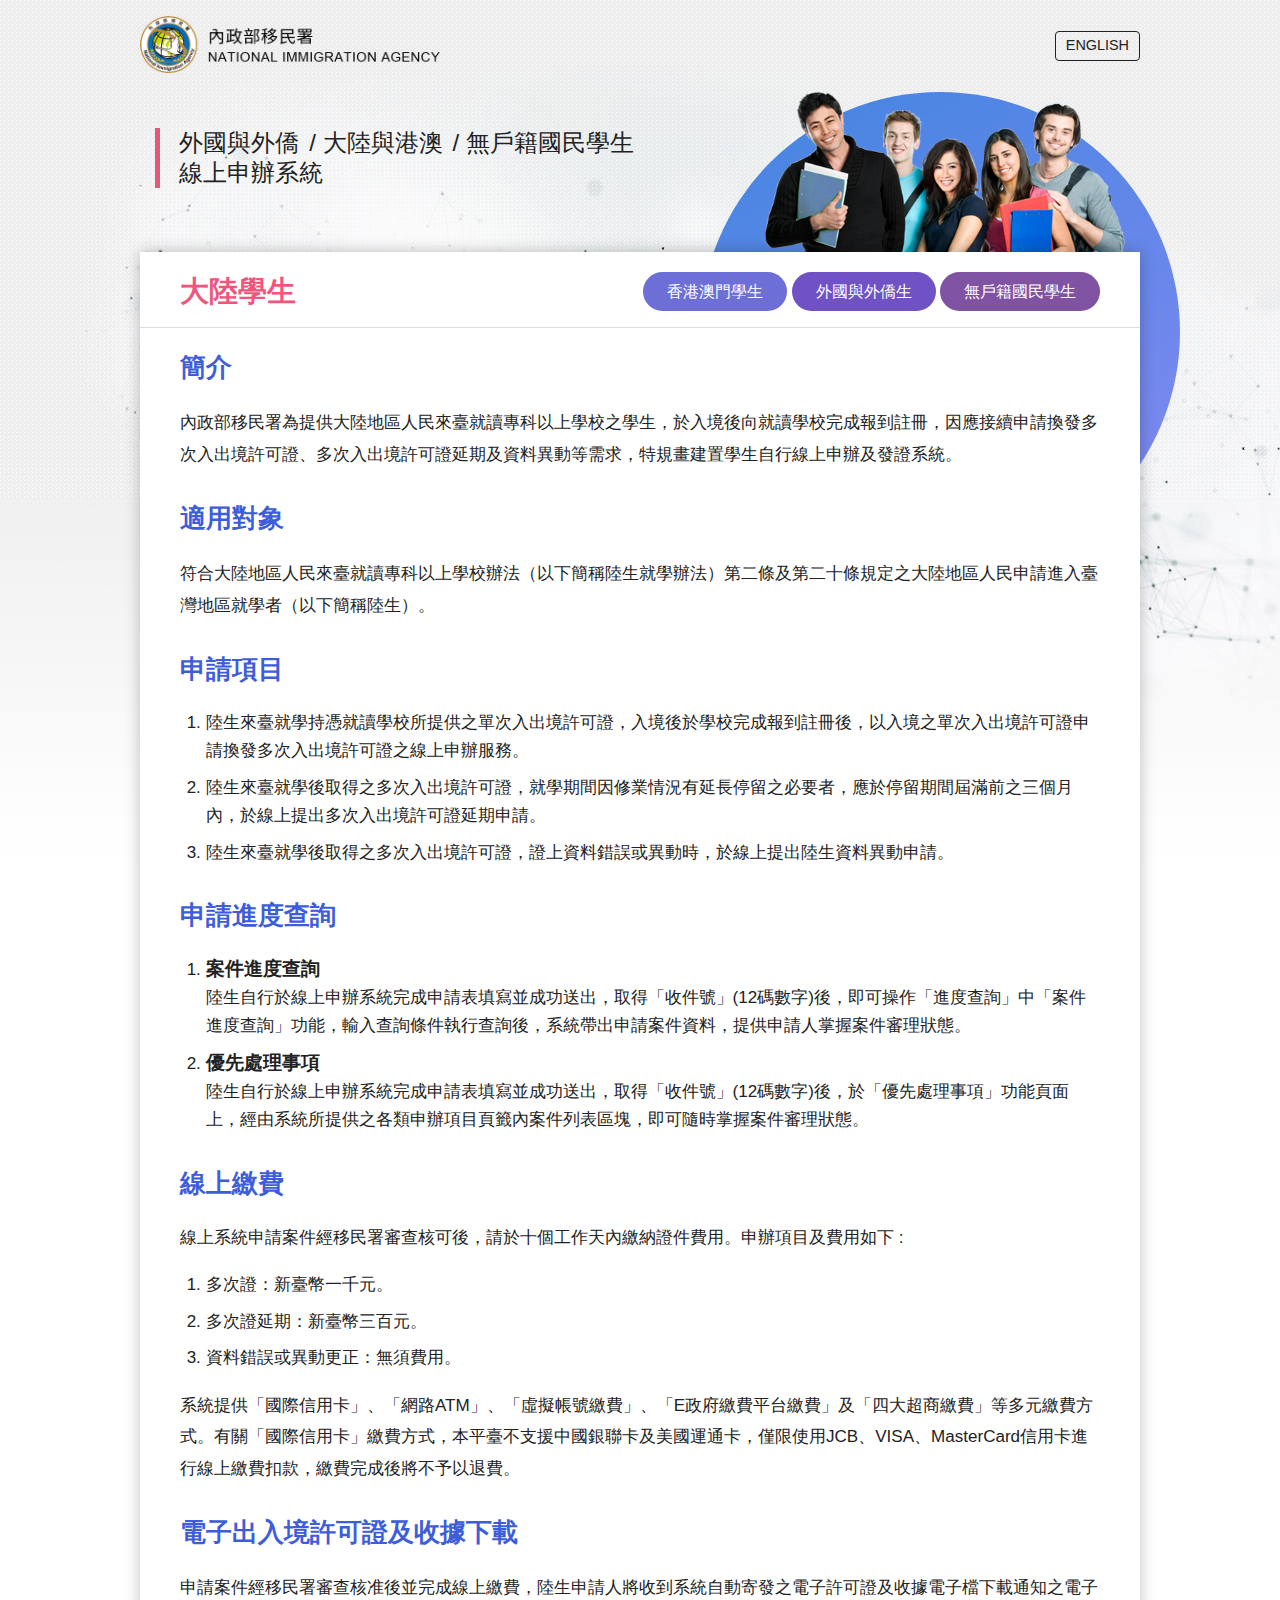
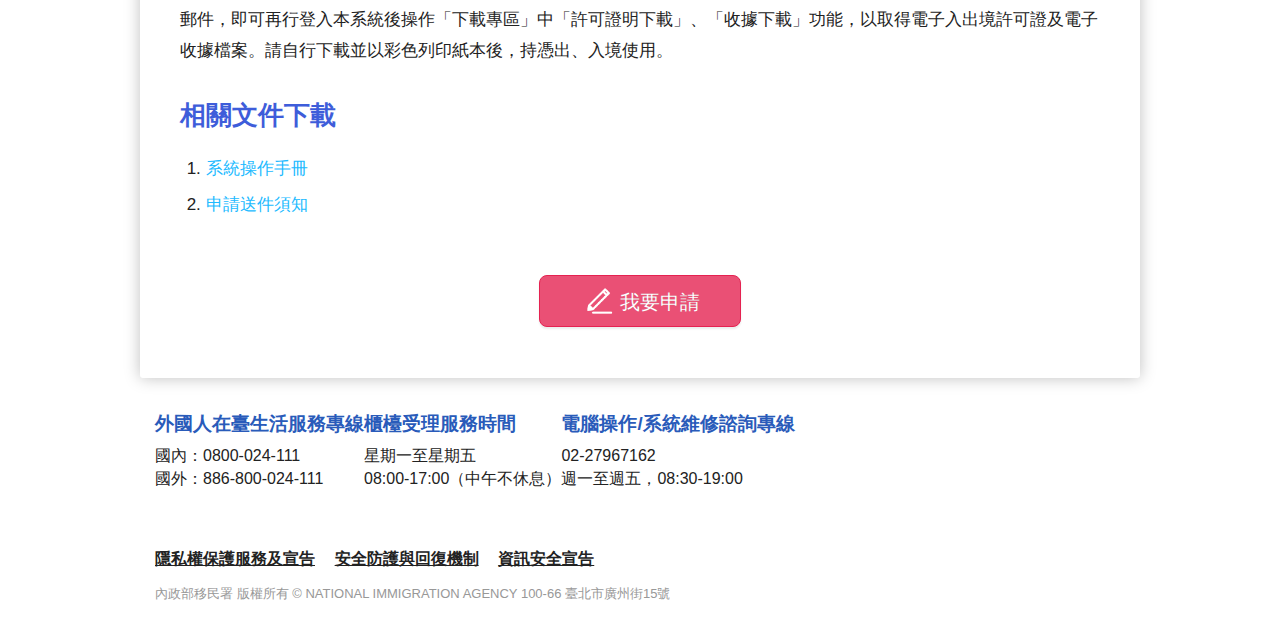
==== commit bc6a5ade: "新增隱私權連結" ====
--- a/CP1.html
+++ b/CP1.html
@@ -136,6 +136,11 @@
         <footer>
             <div class="container">
                 <div class="footer_info">
+                    <p>
+                        <a href="#" style="color: #222; margin-right: 16px; font-size: 120%; font-weight: bold; text-decoration: underline;">隱私權保護服務及宣告</a>
+                        <a href="#" style="color: #222; margin-right: 16px; font-size: 120%;; font-weight: bold; text-decoration: underline;">安全防護與回復機制</a>
+                        <a href="#" style="color: #222; margin-right: 16px; font-size: 120%; font-weight: bold; text-decoration: underline;">資訊安全宣告</a>
+                    </p>
                     <p class="Copyright">內政部移民署 版權所有 © NATIONAL IMMIGRATION AGENCY 100-66 臺北市廣州街15號</p>
                 </div>
             </div>
